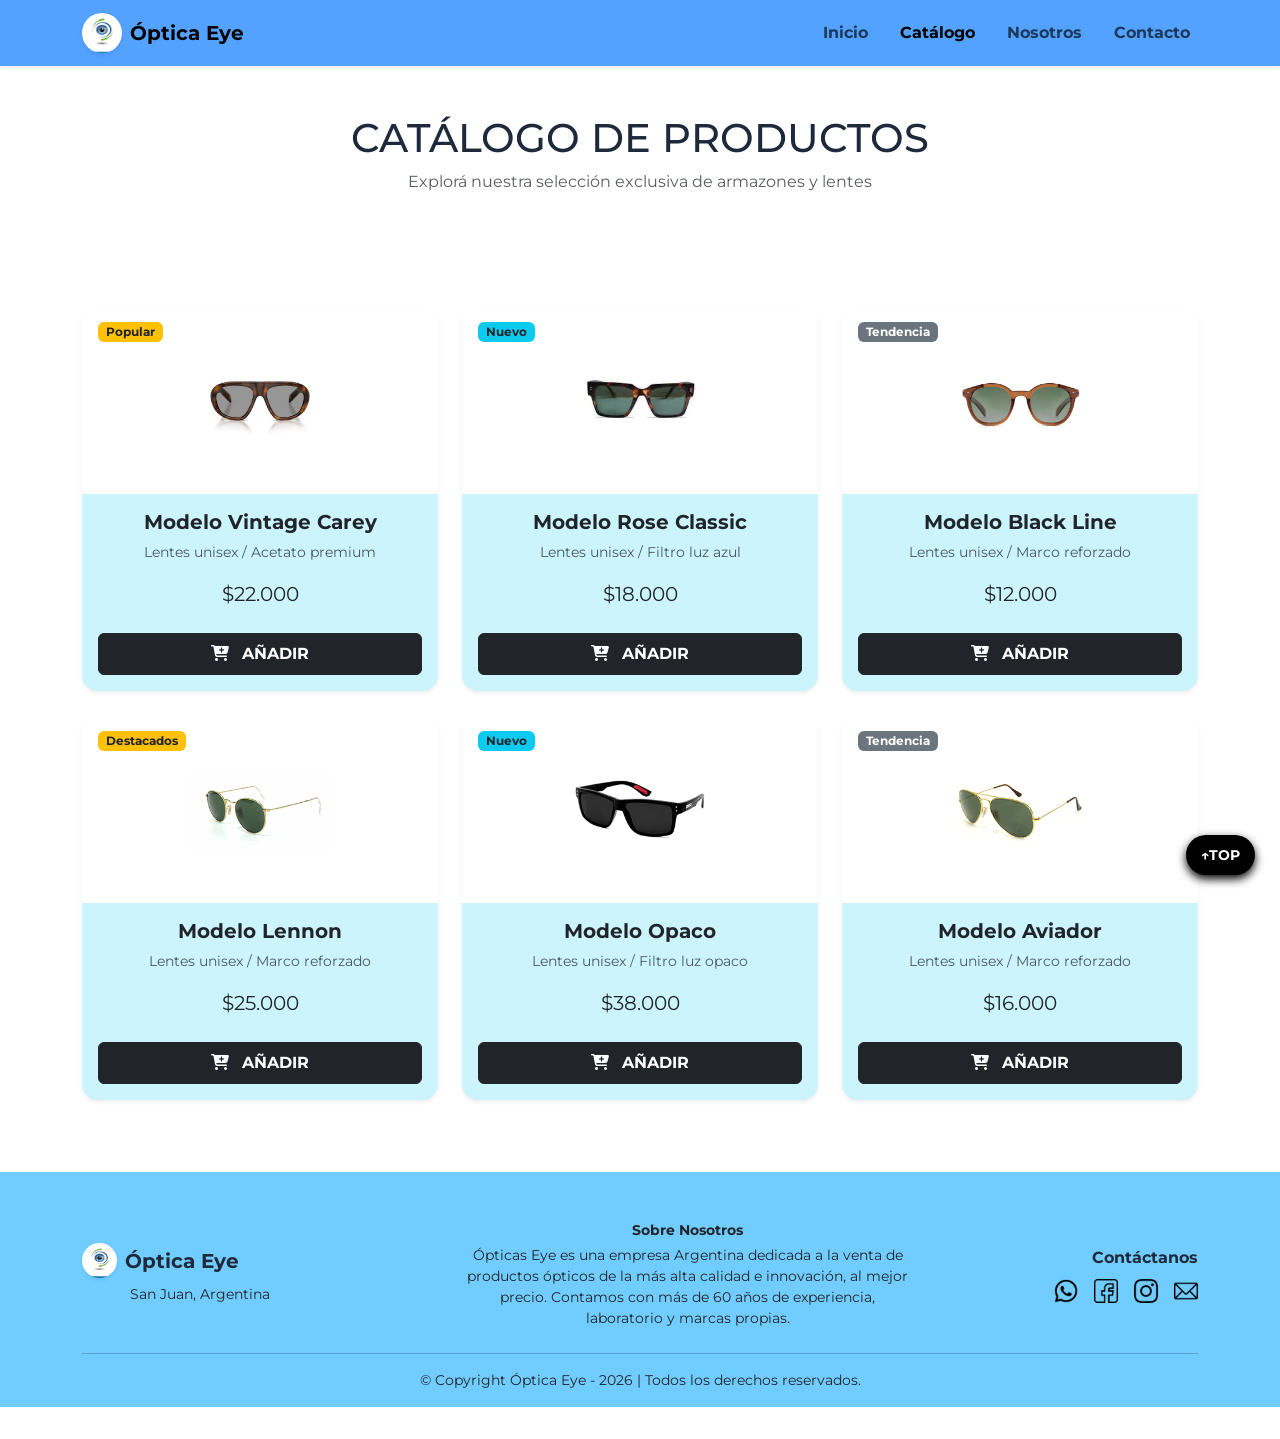
==== catalogo.html @ c54afaa9 "Primer Commit" ====
<!DOCTYPE html>
<html lang="es">
<head>
    <meta charset="UTF-8">
    <meta name="viewport" content="width=device-width, initial-scale=1.0">
    <title>Óptica Eye - Catálogo</title>
    <link href="https://fonts.googleapis.com/css2?family=Montserrat:wght@300;400;500;600;700;800&display=swap" rel="stylesheet">
    <link href="https://cdn.jsdelivr.net/npm/bootstrap@5.3.8/dist/css/bootstrap.min.css" rel="stylesheet" crossorigin="anonymous">
    <link rel="stylesheet" href="https://cdnjs.cloudflare.com/ajax/libs/font-awesome/6.5.1/css/all.min.css">
    <link rel="stylesheet" href="estilos.css">
</head>
<body>

    <nav class="navbar navbar-expand-lg navbar-light sticky-top shadow-sm custom-navbar">
        <div class="container">
            <a class="navbar-brand fw-bold d-flex align-items-center gap-2" href="index.html">
                <img src="img/logotipo.webp" alt="Logo Óptica Eye" class="brand-logo rounded-circle shadow-sm" width="40" height="40">
                Óptica Eye
            </a>
            <button class="navbar-toggler border-0 shadow-none" type="button" data-bs-toggle="collapse" data-bs-target="#navbarNav">
                <span class="navbar-toggler-icon"></span>
            </button>
            <div class="collapse navbar-collapse justify-content-end" id="navbarNav">
                <ul class="navbar-nav align-items-lg-center gap-lg-3 fw-bold">
                    <li class="nav-item"><a class="nav-link" href="index.html">Inicio</a></li>
                    <li class="nav-item"><a class="nav-link active" href="catalogo.html">Catálogo</a></li>
                    <li class="nav-item"><a class="nav-link" href="index.html#" onclick="alert('Próximamente..')">Nosotros</a></li>
                    <li class="nav-item"><a class="nav-link" href="contacto.html">Contacto</a></li>
                </ul>
            </div>
        </div>
    </nav>

    <header class="catalog-header py-5 text-center">
        <div class="container">
            <h1 class="fw-extrabold text-uppercase">Catálogo de Productos</h1>
            <p class="text-muted">Explorá nuestra selección exclusiva de armazones y lentes</p>
        </div>
    </header>

    <main class="container py-5">
        <div class="row g-4">
            

            <div class="col-12 col-md-6 col-lg-4">
                <div class="card h-100 border-0 shadow-sm rounded-4 product-card">
                    <div class="bg-white p-4 text-center position-relative">
                        <span class="badge bg-warning text-dark position-absolute top-0 start-0 m-3">Popular</span>
                        <img src="img/prodDestacado1.webp" alt="Modelo Vintage Carey" class="img-fluid catalog-img">
                    </div>
                    <div class="card-body d-flex flex-column text-center">
                        <h5 class="fw-bold text-dark">Modelo Vintage Carey</h5>
                        <p class="text-muted small">Lentes unisex / Acetato premium</p>
                        <p class="fs-5 fw-extrabold text-dark mb-4">$22.000</p>
                        <button class="mt-auto btn btn-dark w-100 fw-bold text-uppercase py-2"><i class="fa-solid fa-cart-plus me-2"></i> Añadir</button>
                    </div>
                </div>
            </div>

            <div class="col-12 col-md-6 col-lg-4">
                <div class="card h-100 border-0 shadow-sm rounded-4 product-card">
                    <div class="bg-white p-4 text-center position-relative">
                        <span class="badge bg-info text-dark position-absolute top-0 start-0 m-3">Nuevo</span>
                        <img src="img/prodDestacado2.webp" alt="Modelo Rose Classic" class="img-fluid catalog-img">
                    </div>
                    <div class="card-body d-flex flex-column text-center">
                        <h5 class="fw-bold text-dark">Modelo Rose Classic</h5>
                        <p class="text-muted small">Lentes unisex / Filtro luz azul</p>
                        <p class="fs-5 fw-extrabold text-dark mb-4">$18.000</p>
                        <button class="mt-auto btn btn-dark w-100 fw-bold text-uppercase py-2"><i class="fa-solid fa-cart-plus me-2"></i> Añadir</button>
                    </div>
                </div>
            </div>

            <div class="col-12 col-md-12 col-lg-4">
                <div class="card h-100 border-0 shadow-sm rounded-4 product-card">
                    <div class="bg-white p-4 text-center position-relative">
                        <span class="badge bg-secondary text-white position-absolute top-0 start-0 m-3">Tendencia</span>
                        <img src="img/prodDestacado3.webp" alt="Modelo Black Line" class="img-fluid catalog-img">
                    </div>
                    <div class="card-body d-flex flex-column text-center">
                        <h5 class="fw-bold text-dark">Modelo Black Line</h5>
                        <p class="text-muted small">Lentes unisex / Marco reforzado</p>
                        <p class="fs-5 fw-extrabold text-dark mb-4">$12.000</p>
                        <button class="mt-auto btn btn-dark w-100 fw-bold text-uppercase py-2"><i class="fa-solid fa-cart-plus me-2"></i> Añadir</button>
                    </div>
                </div>
            </div>
			
<!-- -->

            <div class="col-12 col-md-6 col-lg-4">
                <div class="card h-100 border-0 shadow-sm rounded-4 product-card">
                    <div class="bg-white p-4 text-center position-relative">
                        <span class="badge bg-warning text-dark position-absolute top-0 start-0 m-3">Destacados</span>
                        <img src="img/prodDestacado4.webp" alt="Modelo Lennon" class="img-fluid catalog-img">
                    </div>
                    <div class="card-body d-flex flex-column text-center">
                        <h5 class="fw-bold text-dark">Modelo Lennon</h5>
                        <p class="text-muted small">Lentes unisex / Marco reforzado</p>
                        <p class="fs-5 fw-extrabold text-dark mb-4">$25.000</p>
                        <button class="mt-auto btn btn-dark w-100 fw-bold text-uppercase py-2"><i class="fa-solid fa-cart-plus me-2"></i> Añadir</button>
                    </div>
                </div>
            </div>

            <div class="col-12 col-md-6 col-lg-4">
                <div class="card h-100 border-0 shadow-sm rounded-4 product-card">
                    <div class="bg-white p-4 text-center position-relative">
                        <span class="badge bg-info text-dark position-absolute top-0 start-0 m-3">Nuevo</span>
                        <img src="img/prodDestacado5.webp" alt="Modelo Opaco" class="img-fluid catalog-img">
                    </div>
                    <div class="card-body d-flex flex-column text-center">
                        <h5 class="fw-bold text-dark">Modelo Opaco</h5>
                        <p class="text-muted small">Lentes unisex / Filtro luz opaco</p>
                        <p class="fs-5 fw-extrabold text-dark mb-4">$38.000</p>
                        <button class="mt-auto btn btn-dark w-100 fw-bold text-uppercase py-2"><i class="fa-solid fa-cart-plus me-2"></i> Añadir</button>
                    </div>
                </div>
            </div>

            <div class="col-12 col-md-12 col-lg-4">
                <div class="card h-100 border-0 shadow-sm rounded-4 product-card">
                    <div class="bg-white p-4 text-center position-relative">
                        <span class="badge bg-secondary text-white position-absolute top-0 start-0 m-3">Tendencia</span>
                        <img src="img/prodDestacado6.webp" alt="Modelo Aviador" class="img-fluid catalog-img">
                    </div>
                    <div class="card-body d-flex flex-column text-center">
                        <h5 class="fw-bold text-dark">Modelo Aviador</h5>
                        <p class="text-muted small">Lentes unisex / Marco reforzado</p>
                        <p class="fs-5 fw-extrabold text-dark mb-4">$16.000</p>
                        <button class="mt-auto btn btn-dark w-100 fw-bold text-uppercase py-2"><i class="fa-solid fa-cart-plus me-2"></i> Añadir</button>
                    </div>
                </div>
            </div>

<!-- -->

        </div>
    </main>

    <footer class="footer-section pt-5 pb-3 mt-4">
        <div class="container">
            <div class="row align-items-center mb-4">
               <div class="col-12 col-md-4 text-center text-md-start mb-3 mb-md-0">
                <div class="d-flex align-items-center justify-content-center justify-content-md-start gap-2 mb-1">
                    <img src="img/logotipo.webp" alt="Logo" class="rounded-circle shadow-sm" width="35" height="35">
                    <span class="fw-bold fs-5">Óptica Eye</span>
                </div>
                    <div class="text-center text-md-start ps-md-5">
                        <small class="text-dark">San Juan, Argentina</small>
                    </div>
            </div>
                <div class="col-12 col-md-5 text-center text-dark small mb-3 mb-md-0">
                    <p class="fw-bold mb-1">Sobre Nosotros</p>
                    <p class="mb-0">Ópticas Eye es una empresa Argentina dedicada a la venta de productos ópticos de la más alta calidad e innovación, al mejor precio. Contamos con más de 60 años de experiencia, laboratorio y marcas propias.</p>
                </div>
                <div class="col-12 col-md-3 text-center text-md-end">
                    <p class="fw-bold mb-2">Contáctanos</p>
                    <div class="d-flex justify-content-center justify-content-md-end gap-3">
                        <a href="#"><img src="iconos/whatsapp.png" alt="WhatsApp" class="footer-social-icon"></a>
                        <a href="#"><img src="iconos/facebook.png" alt="Facebook" class="footer-social-icon"></a>
                        <a href="#"><img src="iconos/instagram.png" alt="Instagram" class="footer-social-icon"></a>
                        <a href="#"><img src="iconos/correo-electronico.png" alt="Correo" class="footer-social-icon"></a>
                    </div>
                </div>
            </div>
            <hr class="border-dark opacity-25">
            <p class="text-center text-dark small mb-0">© Copyright Óptica Eye - 2026 | Todos los derechos reservados.</p>
        </div>
    </footer>

    <script src="https://cdn.jsdelivr.net/npm/bootstrap@5.3.8/dist/js/bootstrap.bundle.min.js" crossorigin="anonymous"></script>
        
    <div class="text-center py-3">
        <a href="#" class="btn-top-flotante" onclick="window.scrollTo({top: 0, behavior:'smooth'}); return false;">↑TOP</a>
    </div>
</body>
</html>
---- estilos.css ----
body {
    font-family: 'Montserrat', sans-serif !important;
    background-color: #ffffff;
    color: #1e293b;
    overflow-x: hidden;
}


.custom-navbar {
    background-color: #53a2ff;
}

.brand-logo {
    object-fit: cover;
}


.hero-section {
    background: linear-gradient(135deg, #4da8ff 0%, #2e7bff 100%);
    color: #ffffff;
}

.hero-btn, .hero-btn-secondary {
    width: 280px;
    font-weight: 700;
    font-size: 0.95rem;
    border-radius: 12px;
}

.hero-arrow-icon{
    width: 20px;
    height: 20px;
    object-fit: contain;
}
.hero-title {
    font-weight: 800;
    color: #000000;
}

.hero-title span {
    color: #ffffff;
}

.hero-text {
    font-weight: 500;
    color: #1e293b;
}

.hero-img {
    max-height: 320px;
    object-fit: cover;
}

/* texto infinito */
.infinite-text-container {
    background-color: #000000;
    color: #ffffff;
    overflow: hidden;
    white-space: nowrap;
    padding: 12px 0;
    font-weight: 700;
    text-transform: uppercase;
    font-size: 0.85rem;
    width: 100%;
}

.infinite-track {
    display: flex;
    width: max-content;
    animation: scrollText 15s linear infinite;
}

.infinite-track span {
    padding-right: 40px;
}

@keyframes scrollText {
    0% {
        transform: translateX(0);
    }
    100% {
        transform: translateX(-50%);
    }
}


.section-title {
    color: #000000;
}

.product-card {
    background-color: #cbf4fd;
    border: none;
    transition: transform 0.3s ease, box-shadow 0.3s ease;
}

.product-card:hover {
    transform: translateY(-4px);
    box-shadow: 0 0.5rem 1.5rem rgba(0,0,0,0.08) !important;
}

.catalog-img {
    height: 140px;
    object-fit: contain;
}

.benefit-icon{
    width: 40px;
    height: 40px;
    object-fit: contain;
}

.card{
    transition: transform 0.3s ease, box-shadow 0.3s ease;
}

.card:hover{
    transform: translate(-5px);
    box-shadow: 0 10px 20px rgba(0, 0, 0, 0.1) !important;
}

.footer-section {
    background-color: #71cdff;
}

.footer-social-icon{
    width: 24px;
    height: 24px;
    object-fit: contain;
    transition: transform 0.2 ease;
}

.footer-section-icon:hover{
    transform: scale(1.15);
}

.btn-top-flotante {
    position: fixed;
    bottom: 25px;
    right: 25px;
    background-color: #000000;
    color: #ffffff;
    padding: 10px 15px;
    border-radius: 50px;
    font-weight: bold;
    font-size: 0.85rem;
    text-decoration: none;
    box-shadow: 0 4px 10px rgba(0, 0, 0, 3);
    z-index: 9999;
    transition: background-color 0.3s ease;
}

.btn-top-flotante:hover{
    background-color: #0d6efd;
    color: #ffffff;
}


@media (max-width: 575.98px) {
    .hero-title {
        font-size: 1.75rem;
    }
    .hero-img {
        max-height: 220px;
    }
}


@media (min-width: 576px) and (max-width: 991.98px) {
    .hero-title {
        font-size: 2.25rem;
    }
    .hero-img {
        max-height: 280px;
    }
}


@media (min-width: 992px) {
    .hero-title {
        font-size: 2.75rem;
    }
    .hero-img {
        max-height: 340px;
    }
}
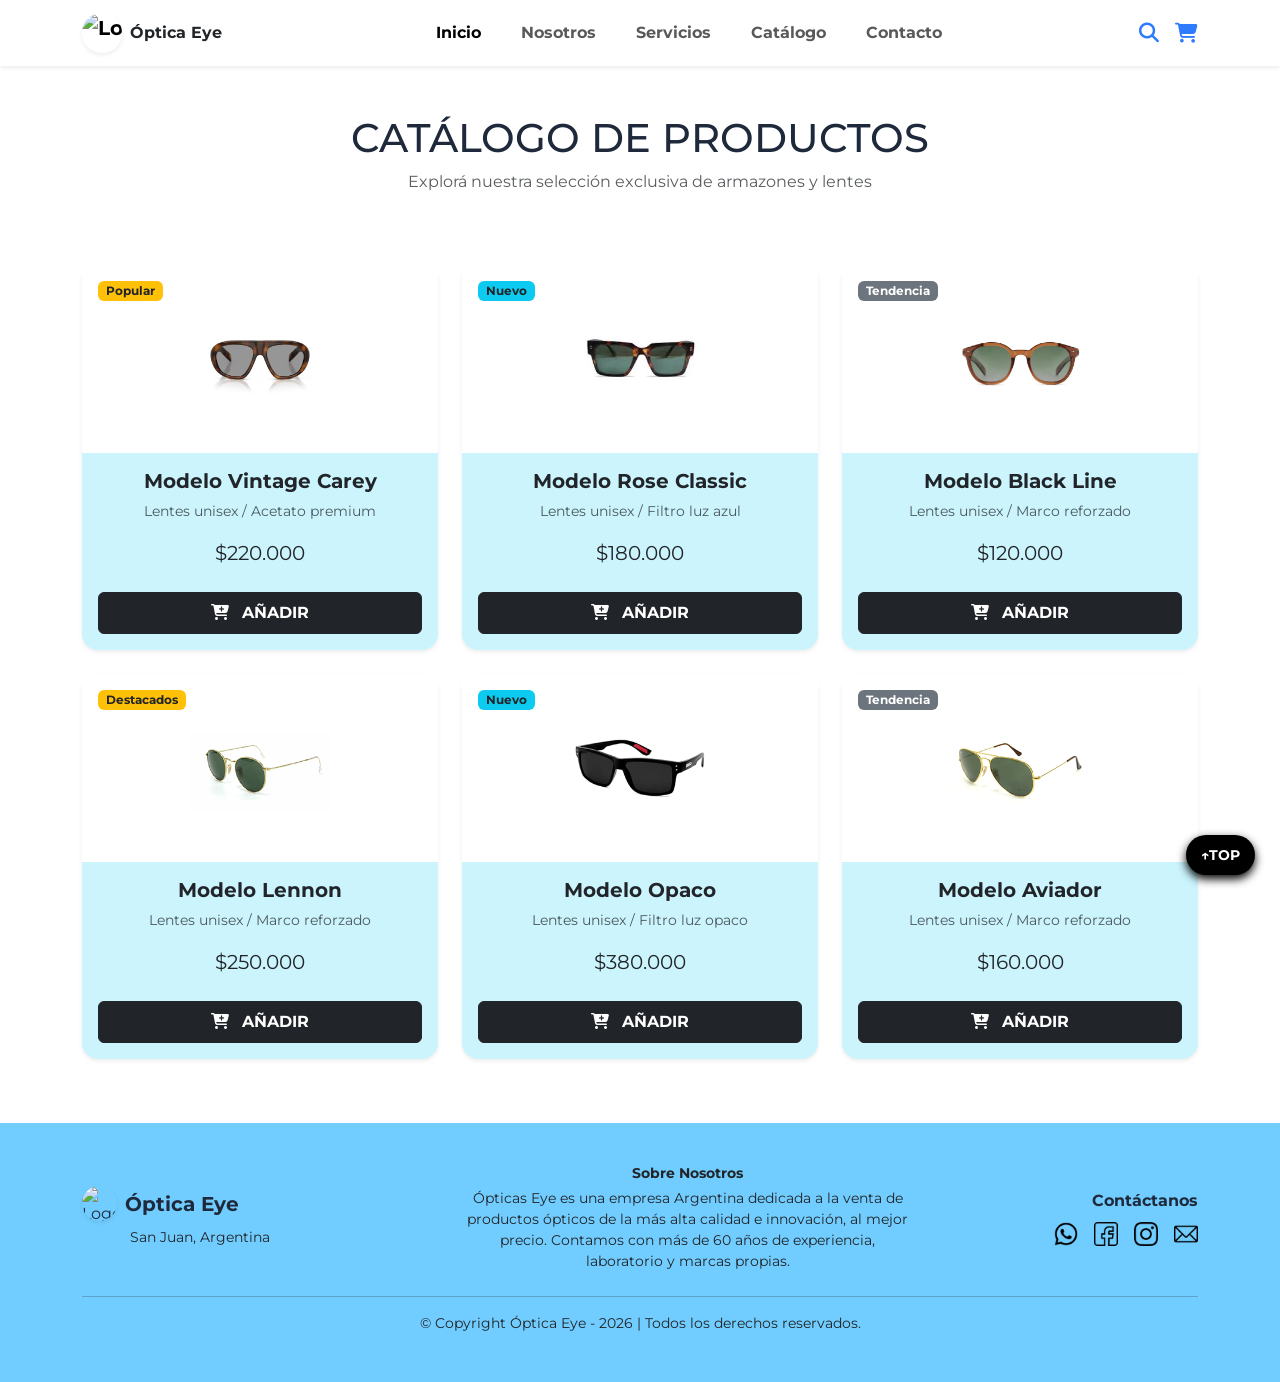
==== commit ab441933: "Add files via upload" ====
--- a/catalogo.html
+++ b/catalogo.html
@@ -1,179 +1,186 @@
-<!DOCTYPE html>
-<html lang="es">
-<head>
-    <meta charset="UTF-8">
-    <meta name="viewport" content="width=device-width, initial-scale=1.0">
-    <title>Óptica Eye - Catálogo</title>
-    <link href="https://fonts.googleapis.com/css2?family=Montserrat:wght@300;400;500;600;700;800&display=swap" rel="stylesheet">
-    <link href="https://cdn.jsdelivr.net/npm/bootstrap@5.3.8/dist/css/bootstrap.min.css" rel="stylesheet" crossorigin="anonymous">
-    <link rel="stylesheet" href="https://cdnjs.cloudflare.com/ajax/libs/font-awesome/6.5.1/css/all.min.css">
-    <link rel="stylesheet" href="estilos.css">
-</head>
-<body>
-
-    <nav class="navbar navbar-expand-lg navbar-light sticky-top shadow-sm custom-navbar">
-        <div class="container">
-            <a class="navbar-brand fw-bold d-flex align-items-center gap-2" href="index.html">
-                <img src="img/logotipo.webp" alt="Logo Óptica Eye" class="brand-logo rounded-circle shadow-sm" width="40" height="40">
-                Óptica Eye
-            </a>
-            <button class="navbar-toggler border-0 shadow-none" type="button" data-bs-toggle="collapse" data-bs-target="#navbarNav">
-                <span class="navbar-toggler-icon"></span>
-            </button>
-            <div class="collapse navbar-collapse justify-content-end" id="navbarNav">
-                <ul class="navbar-nav align-items-lg-center gap-lg-3 fw-bold">
-                    <li class="nav-item"><a class="nav-link" href="index.html">Inicio</a></li>
-                    <li class="nav-item"><a class="nav-link active" href="catalogo.html">Catálogo</a></li>
-                    <li class="nav-item"><a class="nav-link" href="index.html#" onclick="alert('Próximamente..')">Nosotros</a></li>
-                    <li class="nav-item"><a class="nav-link" href="contacto.html">Contacto</a></li>
-                </ul>
-            </div>
-        </div>
-    </nav>
-
-    <header class="catalog-header py-5 text-center">
-        <div class="container">
-            <h1 class="fw-extrabold text-uppercase">Catálogo de Productos</h1>
-            <p class="text-muted">Explorá nuestra selección exclusiva de armazones y lentes</p>
-        </div>
-    </header>
-
-    <main class="container py-5">
-        <div class="row g-4">
-            
-
-            <div class="col-12 col-md-6 col-lg-4">
-                <div class="card h-100 border-0 shadow-sm rounded-4 product-card">
-                    <div class="bg-white p-4 text-center position-relative">
-                        <span class="badge bg-warning text-dark position-absolute top-0 start-0 m-3">Popular</span>
-                        <img src="img/prodDestacado1.webp" alt="Modelo Vintage Carey" class="img-fluid catalog-img">
-                    </div>
-                    <div class="card-body d-flex flex-column text-center">
-                        <h5 class="fw-bold text-dark">Modelo Vintage Carey</h5>
-                        <p class="text-muted small">Lentes unisex / Acetato premium</p>
-                        <p class="fs-5 fw-extrabold text-dark mb-4">$22.000</p>
-                        <button class="mt-auto btn btn-dark w-100 fw-bold text-uppercase py-2"><i class="fa-solid fa-cart-plus me-2"></i> Añadir</button>
-                    </div>
-                </div>
-            </div>
-
-            <div class="col-12 col-md-6 col-lg-4">
-                <div class="card h-100 border-0 shadow-sm rounded-4 product-card">
-                    <div class="bg-white p-4 text-center position-relative">
-                        <span class="badge bg-info text-dark position-absolute top-0 start-0 m-3">Nuevo</span>
-                        <img src="img/prodDestacado2.webp" alt="Modelo Rose Classic" class="img-fluid catalog-img">
-                    </div>
-                    <div class="card-body d-flex flex-column text-center">
-                        <h5 class="fw-bold text-dark">Modelo Rose Classic</h5>
-                        <p class="text-muted small">Lentes unisex / Filtro luz azul</p>
-                        <p class="fs-5 fw-extrabold text-dark mb-4">$18.000</p>
-                        <button class="mt-auto btn btn-dark w-100 fw-bold text-uppercase py-2"><i class="fa-solid fa-cart-plus me-2"></i> Añadir</button>
-                    </div>
-                </div>
-            </div>
-
-            <div class="col-12 col-md-12 col-lg-4">
-                <div class="card h-100 border-0 shadow-sm rounded-4 product-card">
-                    <div class="bg-white p-4 text-center position-relative">
-                        <span class="badge bg-secondary text-white position-absolute top-0 start-0 m-3">Tendencia</span>
-                        <img src="img/prodDestacado3.webp" alt="Modelo Black Line" class="img-fluid catalog-img">
-                    </div>
-                    <div class="card-body d-flex flex-column text-center">
-                        <h5 class="fw-bold text-dark">Modelo Black Line</h5>
-                        <p class="text-muted small">Lentes unisex / Marco reforzado</p>
-                        <p class="fs-5 fw-extrabold text-dark mb-4">$12.000</p>
-                        <button class="mt-auto btn btn-dark w-100 fw-bold text-uppercase py-2"><i class="fa-solid fa-cart-plus me-2"></i> Añadir</button>
-                    </div>
-                </div>
-            </div>
-			
-<!-- -->
-
-            <div class="col-12 col-md-6 col-lg-4">
-                <div class="card h-100 border-0 shadow-sm rounded-4 product-card">
-                    <div class="bg-white p-4 text-center position-relative">
-                        <span class="badge bg-warning text-dark position-absolute top-0 start-0 m-3">Destacados</span>
-                        <img src="img/prodDestacado4.webp" alt="Modelo Lennon" class="img-fluid catalog-img">
-                    </div>
-                    <div class="card-body d-flex flex-column text-center">
-                        <h5 class="fw-bold text-dark">Modelo Lennon</h5>
-                        <p class="text-muted small">Lentes unisex / Marco reforzado</p>
-                        <p class="fs-5 fw-extrabold text-dark mb-4">$25.000</p>
-                        <button class="mt-auto btn btn-dark w-100 fw-bold text-uppercase py-2"><i class="fa-solid fa-cart-plus me-2"></i> Añadir</button>
-                    </div>
-                </div>
-            </div>
-
-            <div class="col-12 col-md-6 col-lg-4">
-                <div class="card h-100 border-0 shadow-sm rounded-4 product-card">
-                    <div class="bg-white p-4 text-center position-relative">
-                        <span class="badge bg-info text-dark position-absolute top-0 start-0 m-3">Nuevo</span>
-                        <img src="img/prodDestacado5.webp" alt="Modelo Opaco" class="img-fluid catalog-img">
-                    </div>
-                    <div class="card-body d-flex flex-column text-center">
-                        <h5 class="fw-bold text-dark">Modelo Opaco</h5>
-                        <p class="text-muted small">Lentes unisex / Filtro luz opaco</p>
-                        <p class="fs-5 fw-extrabold text-dark mb-4">$38.000</p>
-                        <button class="mt-auto btn btn-dark w-100 fw-bold text-uppercase py-2"><i class="fa-solid fa-cart-plus me-2"></i> Añadir</button>
-                    </div>
-                </div>
-            </div>
-
-            <div class="col-12 col-md-12 col-lg-4">
-                <div class="card h-100 border-0 shadow-sm rounded-4 product-card">
-                    <div class="bg-white p-4 text-center position-relative">
-                        <span class="badge bg-secondary text-white position-absolute top-0 start-0 m-3">Tendencia</span>
-                        <img src="img/prodDestacado6.webp" alt="Modelo Aviador" class="img-fluid catalog-img">
-                    </div>
-                    <div class="card-body d-flex flex-column text-center">
-                        <h5 class="fw-bold text-dark">Modelo Aviador</h5>
-                        <p class="text-muted small">Lentes unisex / Marco reforzado</p>
-                        <p class="fs-5 fw-extrabold text-dark mb-4">$16.000</p>
-                        <button class="mt-auto btn btn-dark w-100 fw-bold text-uppercase py-2"><i class="fa-solid fa-cart-plus me-2"></i> Añadir</button>
-                    </div>
-                </div>
-            </div>
-
-<!-- -->
-
-        </div>
-    </main>
-
-    <footer class="footer-section pt-5 pb-3 mt-4">
-        <div class="container">
-            <div class="row align-items-center mb-4">
-               <div class="col-12 col-md-4 text-center text-md-start mb-3 mb-md-0">
-                <div class="d-flex align-items-center justify-content-center justify-content-md-start gap-2 mb-1">
-                    <img src="img/logotipo.webp" alt="Logo" class="rounded-circle shadow-sm" width="35" height="35">
-                    <span class="fw-bold fs-5">Óptica Eye</span>
-                </div>
-                    <div class="text-center text-md-start ps-md-5">
-                        <small class="text-dark">San Juan, Argentina</small>
-                    </div>
-            </div>
-                <div class="col-12 col-md-5 text-center text-dark small mb-3 mb-md-0">
-                    <p class="fw-bold mb-1">Sobre Nosotros</p>
-                    <p class="mb-0">Ópticas Eye es una empresa Argentina dedicada a la venta de productos ópticos de la más alta calidad e innovación, al mejor precio. Contamos con más de 60 años de experiencia, laboratorio y marcas propias.</p>
-                </div>
-                <div class="col-12 col-md-3 text-center text-md-end">
-                    <p class="fw-bold mb-2">Contáctanos</p>
-                    <div class="d-flex justify-content-center justify-content-md-end gap-3">
-                        <a href="#"><img src="iconos/whatsapp.png" alt="WhatsApp" class="footer-social-icon"></a>
-                        <a href="#"><img src="iconos/facebook.png" alt="Facebook" class="footer-social-icon"></a>
-                        <a href="#"><img src="iconos/instagram.png" alt="Instagram" class="footer-social-icon"></a>
-                        <a href="#"><img src="iconos/correo-electronico.png" alt="Correo" class="footer-social-icon"></a>
-                    </div>
-                </div>
-            </div>
-            <hr class="border-dark opacity-25">
-            <p class="text-center text-dark small mb-0">© Copyright Óptica Eye - 2026 | Todos los derechos reservados.</p>
-        </div>
-    </footer>
-
-    <script src="https://cdn.jsdelivr.net/npm/bootstrap@5.3.8/dist/js/bootstrap.bundle.min.js" crossorigin="anonymous"></script>
-        
-    <div class="text-center py-3">
-        <a href="#" class="btn-top-flotante" onclick="window.scrollTo({top: 0, behavior:'smooth'}); return false;">↑TOP</a>
-    </div>
-</body>
+<!DOCTYPE html>
+<html lang="es">
+<head>
+    <meta charset="UTF-8">
+    <meta name="viewport" content="width=device-width, initial-scale=1.0">
+    <title>Óptica Eye - Catálogo</title>
+    <link href="https://fonts.googleapis.com/css2?family=Montserrat:wght@300;400;500;600;700;800&display=swap" rel="stylesheet">
+    <link href="https://cdn.jsdelivr.net/npm/bootstrap@5.3.8/dist/css/bootstrap.min.css" rel="stylesheet" crossorigin="anonymous">
+    <link rel="stylesheet" href="https://cdnjs.cloudflare.com/ajax/libs/font-awesome/6.5.1/css/all.min.css">
+    <link rel="stylesheet" href="estilos.css">
+    <link rel="icon" href="img/icono-modificado.jpeg">
+</head>
+<body>
+
+    <nav class="navbar navbar-expand-lg navbar-light sticky-top shadow-sm custom-navbar">
+        <div class="container">
+            <a class="navbar-brand fw-bold d-flex align-items-center gap-2" href="index.html">
+                <img src="img/icono-modificado.jpeg" alt="Logo Óptica Eye" class="brand-logo rounded-circle shadow-sm" width="40" height="40">
+                <div class="lh-1">
+                    <span class="d-block text-dark fw-extrabold fs-6">Óptica Eye</span>
+                </div>
+            </a>
+            <button class="navbar-toggler border-0 shadow-none" type="button" data-bs-toggle="collapse" data-bs-target="#navbarNav">
+                <span class="navbar-toggler-icon"></span>
+            </button>
+            <div class="collapse navbar-collapse justify-content-center" id="navbarNav">
+                <ul class="navbar-nav align-items-lg-center gap-lg-4 fw-bold">
+                    <li class="nav-item"><a class="nav-link active" href="index.html">Inicio</a></li>
+                    <li class="nav-item"><a class="nav-link" href="#" onclick="alert('Próximamente..')">Nosotros</a></li>
+                    <li class="nav-item"><a class="nav-link" href="#" onclick="alert('Próximamente..')">Servicios</a></li>
+                    <li class="nav-item"><a class="nav-link" href="catalogo.html">Catálogo</a></li>
+                    <li class="nav-item"><a class="nav-link" href="contacto.html">Contacto</a></li>
+                </ul>
+            </div>
+            <div class="d-none d-lg-flex align-items-center gap-3 fs-5">
+                <a href="#" class="text-decoration-none"><i class="fa-solid fa-magnifying-glass" style="color: #2e7bff;"></i></a>
+                <a href="#" class="text-decoration-none"><i class="fa-solid fa-cart-shopping" style="color: #2e7bff;" ></i></a>
+            </div>
+        </div>
+    </nav>
+
+    <header class="catalog-header py-5 text-center">
+        <div class="container">
+            <h1 class="fw-extrabold text-uppercase">Catálogo de Productos</h1>
+            <p class="text-muted">Explorá nuestra selección exclusiva de armazones y lentes</p>
+        </div>
+    </header>
+
+    <main class="container section-simetrica">
+        <div class="row g-4">
+            
+
+            <div class="col-12 col-md-6 col-lg-4">
+                <div class="card h-100 border-0 shadow-sm rounded-4 product-card">
+                    <div class="bg-white p-4 text-center position-relative">
+                        <span class="badge bg-warning text-dark position-absolute top-0 start-0 m-3">Popular</span>
+                        <img src="img/prodDestacado1.webp" alt="Modelo Vintage Carey" class="img-fluid catalog-img">
+                    </div>
+                    <div class="card-body d-flex flex-column text-center">
+                        <h5 class="fw-bold text-dark">Modelo Vintage Carey</h5>
+                        <p class="text-muted small">Lentes unisex / Acetato premium</p>
+                        <p class="fs-5 fw-extrabold text-dark mb-4">$220.000</p>
+                        <button class="mt-auto btn btn-dark w-100 fw-bold text-uppercase py-2"><i class="fa-solid fa-cart-plus me-2"></i> Añadir</button>
+                    </div>
+                </div>
+            </div>
+
+            <div class="col-12 col-md-6 col-lg-4">
+                <div class="card h-100 border-0 shadow-sm rounded-4 product-card">
+                    <div class="bg-white p-4 text-center position-relative">
+                        <span class="badge bg-info text-dark position-absolute top-0 start-0 m-3">Nuevo</span>
+                        <img src="img/prodDestacado2.webp" alt="Modelo Rose Classic" class="img-fluid catalog-img">
+                    </div>
+                    <div class="card-body d-flex flex-column text-center">
+                        <h5 class="fw-bold text-dark">Modelo Rose Classic</h5>
+                        <p class="text-muted small">Lentes unisex / Filtro luz azul</p>
+                        <p class="fs-5 fw-extrabold text-dark mb-4">$180.000</p>
+                        <button class="mt-auto btn btn-dark w-100 fw-bold text-uppercase py-2"><i class="fa-solid fa-cart-plus me-2"></i> Añadir</button>
+                    </div>
+                </div>
+            </div>
+
+            <div class="col-12 col-md-12 col-lg-4">
+                <div class="card h-100 border-0 shadow-sm rounded-4 product-card">
+                    <div class="bg-white p-4 text-center position-relative">
+                        <span class="badge bg-secondary text-white position-absolute top-0 start-0 m-3">Tendencia</span>
+                        <img src="img/prodDestacado3.webp" alt="Modelo Black Line" class="img-fluid catalog-img">
+                    </div>
+                    <div class="card-body d-flex flex-column text-center">
+                        <h5 class="fw-bold text-dark">Modelo Black Line</h5>
+                        <p class="text-muted small">Lentes unisex / Marco reforzado</p>
+                        <p class="fs-5 fw-extrabold text-dark mb-4">$120.000</p>
+                        <button class="mt-auto btn btn-dark w-100 fw-bold text-uppercase py-2"><i class="fa-solid fa-cart-plus me-2"></i> Añadir</button>
+                    </div>
+                </div>
+            </div>
+			
+<!-- -->
+
+            <div class="col-12 col-md-6 col-lg-4">
+                <div class="card h-100 border-0 shadow-sm rounded-4 product-card">
+                    <div class="bg-white p-4 text-center position-relative">
+                        <span class="badge bg-warning text-dark position-absolute top-0 start-0 m-3">Destacados</span>
+                        <img src="img/prodDestacado4.webp" alt="Modelo Lennon" class="img-fluid catalog-img">
+                    </div>
+                    <div class="card-body d-flex flex-column text-center">
+                        <h5 class="fw-bold text-dark">Modelo Lennon</h5>
+                        <p class="text-muted small">Lentes unisex / Marco reforzado</p>
+                        <p class="fs-5 fw-extrabold text-dark mb-4">$250.000</p>
+                        <button class="mt-auto btn btn-dark w-100 fw-bold text-uppercase py-2"><i class="fa-solid fa-cart-plus me-2"></i> Añadir</button>
+                    </div>
+                </div>
+            </div>
+
+            <div class="col-12 col-md-6 col-lg-4">
+                <div class="card h-100 border-0 shadow-sm rounded-4 product-card">
+                    <div class="bg-white p-4 text-center position-relative">
+                        <span class="badge bg-info text-dark position-absolute top-0 start-0 m-3">Nuevo</span>
+                        <img src="img/prodDestacado5.webp" alt="Modelo Opaco" class="img-fluid catalog-img">
+                    </div>
+                    <div class="card-body d-flex flex-column text-center">
+                        <h5 class="fw-bold text-dark">Modelo Opaco</h5>
+                        <p class="text-muted small">Lentes unisex / Filtro luz opaco</p>
+                        <p class="fs-5 fw-extrabold text-dark mb-4">$380.000</p>
+                        <button class="mt-auto btn btn-dark w-100 fw-bold text-uppercase py-2"><i class="fa-solid fa-cart-plus me-2"></i> Añadir</button>
+                    </div>
+                </div>
+            </div>
+
+            <div class="col-12 col-md-12 col-lg-4">
+                <div class="card h-100 border-0 shadow-sm rounded-4 product-card">
+                    <div class="bg-white p-4 text-center position-relative">
+                        <span class="badge bg-secondary text-white position-absolute top-0 start-0 m-3">Tendencia</span>
+                        <img src="img/prodDestacado6.webp" alt="Modelo Aviador" class="img-fluid catalog-img">
+                    </div>
+                    <div class="card-body d-flex flex-column text-center">
+                        <h5 class="fw-bold text-dark">Modelo Aviador</h5>
+                        <p class="text-muted small">Lentes unisex / Marco reforzado</p>
+                        <p class="fs-5 fw-extrabold text-dark mb-4">$160.000</p>
+                        <button class="mt-auto btn btn-dark w-100 fw-bold text-uppercase py-2"><i class="fa-solid fa-cart-plus me-2"></i> Añadir</button>
+                    </div>
+                </div>
+            </div>
+
+<!-- -->
+
+        </div>
+    </main>
+
+    <footer class="footer-section pt-5 pb-3 mt-4">
+        <div class="container">
+            <div class="row align-items-center mb-4">
+               <div class="col-12 col-md-4 text-center text-md-start mb-3 mb-md-0">
+                <div class="d-flex align-items-center justify-content-center justify-content-md-start gap-2 mb-1">
+                    <img src="img/icono-modificado.jpeg" alt="Logo" class="rounded-circle shadow-sm" width="35" height="35">
+                    <span class="fw-bold fs-5">Óptica Eye</span>
+                </div>
+                    <div class="text-center text-md-start ps-md-5">
+                        <small class="text-dark">San Juan, Argentina</small>
+                    </div>
+            </div>
+                <div class="col-12 col-md-5 text-center text-dark small mb-3 mb-md-0">
+                    <p class="fw-bold mb-1">Sobre Nosotros</p>
+                    <p class="mb-0">Ópticas Eye es una empresa Argentina dedicada a la venta de productos ópticos de la más alta calidad e innovación, al mejor precio. Contamos con más de 60 años de experiencia, laboratorio y marcas propias.</p>
+                </div>
+                <div class="col-12 col-md-3 text-center text-md-end">
+                    <p class="fw-bold mb-2">Contáctanos</p>
+                    <div class="d-flex justify-content-center justify-content-md-end gap-3">
+                        <a href="#"><img src="iconos/whatsapp.png" alt="WhatsApp" class="footer-social-icon"></a>
+                        <a href="#"><img src="iconos/facebook.png" alt="Facebook" class="footer-social-icon"></a>
+                        <a href="#"><img src="iconos/instagram.png" alt="Instagram" class="footer-social-icon"></a>
+                        <a href="#"><img src="iconos/correo-electronico.png" alt="Correo" class="footer-social-icon"></a>
+                    </div>
+                </div>
+            </div>
+            <hr class="border-dark opacity-25">
+            <p class="text-center text-dark small mb-0">© Copyright Óptica Eye - 2026 | Todos los derechos reservados.</p>
+            <div class="text-center py-3">
+              <a href="#" class="btn-top-flotante" onclick="window.scrollTo({top: 0, behavior:'smooth'}); return false;">↑TOP</a>
+            </div>
+        </div>
+    </footer>
+
+    <script src="https://cdn.jsdelivr.net/npm/bootstrap@5.3.8/dist/js/bootstrap.bundle.min.js" crossorigin="anonymous"></script>
+</body>
 </html>
--- a/estilos.css
+++ b/estilos.css
@@ -1,188 +1,199 @@
-
-body {
-    font-family: 'Montserrat', sans-serif !important;
-    background-color: #ffffff;
-    color: #1e293b;
-    overflow-x: hidden;
-}
-
-
-.custom-navbar {
-    background-color: #53a2ff;
-}
-
-.brand-logo {
-    object-fit: cover;
-}
-
-
-.hero-section {
-    background: linear-gradient(135deg, #4da8ff 0%, #2e7bff 100%);
-    color: #ffffff;
-}
-
-.hero-btn, .hero-btn-secondary {
-    width: 280px;
-    font-weight: 700;
-    font-size: 0.95rem;
-    border-radius: 12px;
-}
-
-.hero-arrow-icon{
-    width: 20px;
-    height: 20px;
-    object-fit: contain;
-}
-.hero-title {
-    font-weight: 800;
-    color: #000000;
-}
-
-.hero-title span {
-    color: #ffffff;
-}
-
-.hero-text {
-    font-weight: 500;
-    color: #1e293b;
-}
-
-.hero-img {
-    max-height: 320px;
-    object-fit: cover;
-}
-
-/* texto infinito */
-.infinite-text-container {
-    background-color: #000000;
-    color: #ffffff;
-    overflow: hidden;
-    white-space: nowrap;
-    padding: 12px 0;
-    font-weight: 700;
-    text-transform: uppercase;
-    font-size: 0.85rem;
-    width: 100%;
-}
-
-.infinite-track {
-    display: flex;
-    width: max-content;
-    animation: scrollText 15s linear infinite;
-}
-
-.infinite-track span {
-    padding-right: 40px;
-}
-
-@keyframes scrollText {
-    0% {
-        transform: translateX(0);
-    }
-    100% {
-        transform: translateX(-50%);
-    }
-}
-
-
-.section-title {
-    color: #000000;
-}
-
-.product-card {
-    background-color: #cbf4fd;
-    border: none;
-    transition: transform 0.3s ease, box-shadow 0.3s ease;
-}
-
-.product-card:hover {
-    transform: translateY(-4px);
-    box-shadow: 0 0.5rem 1.5rem rgba(0,0,0,0.08) !important;
-}
-
-.catalog-img {
-    height: 140px;
-    object-fit: contain;
-}
-
-.benefit-icon{
-    width: 40px;
-    height: 40px;
-    object-fit: contain;
-}
-
-.card{
-    transition: transform 0.3s ease, box-shadow 0.3s ease;
-}
-
-.card:hover{
-    transform: translate(-5px);
-    box-shadow: 0 10px 20px rgba(0, 0, 0, 0.1) !important;
-}
-
-.footer-section {
-    background-color: #71cdff;
-}
-
-.footer-social-icon{
-    width: 24px;
-    height: 24px;
-    object-fit: contain;
-    transition: transform 0.2 ease;
-}
-
-.footer-section-icon:hover{
-    transform: scale(1.15);
-}
-
-.btn-top-flotante {
-    position: fixed;
-    bottom: 25px;
-    right: 25px;
-    background-color: #000000;
-    color: #ffffff;
-    padding: 10px 15px;
-    border-radius: 50px;
-    font-weight: bold;
-    font-size: 0.85rem;
-    text-decoration: none;
-    box-shadow: 0 4px 10px rgba(0, 0, 0, 3);
-    z-index: 9999;
-    transition: background-color 0.3s ease;
-}
-
-.btn-top-flotante:hover{
-    background-color: #0d6efd;
-    color: #ffffff;
-}
-
-
-@media (max-width: 575.98px) {
-    .hero-title {
-        font-size: 1.75rem;
-    }
-    .hero-img {
-        max-height: 220px;
-    }
-}
-
-
-@media (min-width: 576px) and (max-width: 991.98px) {
-    .hero-title {
-        font-size: 2.25rem;
-    }
-    .hero-img {
-        max-height: 280px;
-    }
-}
-
-
-@media (min-width: 992px) {
-    .hero-title {
-        font-size: 2.75rem;
-    }
-    .hero-img {
-        max-height: 340px;
-    }
-}
-
+
+body {
+    font-family: 'Montserrat', sans-serif !important;
+    background-color: #ffffff;
+    color: #1e293b;
+    overflow-x: hidden;
+}
+
+
+.custom-navbar {
+    background-color: #ffffff;
+}
+
+.brand-logo {
+    object-fit: cover;
+}
+
+
+.hero-section {
+    background: linear-gradient(135deg, #4da8ff 0%, #2e7bff 100%);
+    color: #ffffff;
+}
+
+.hero-btn, .hero-btn-secondary {
+    width: 280px;
+    font-weight: 700;
+    font-size: 0.95rem;
+    border-radius: 12px;
+}
+
+.hero-arrow-icon{
+    width: 20px;
+    height: 20px;
+    object-fit: contain;
+}
+.hero-title {
+    font-weight: 800;
+    color: #000000;
+}
+
+.hero-title span {
+    color: #ffffff;
+}
+
+.hero-text {
+    font-weight: 500;
+    color: #1e293b;
+}
+
+.hero-img {
+    max-height: 320px;
+    object-fit: cover;
+}
+
+/* texto infinito */
+.infinite-text-container {
+    background-color: #000000;
+    color: #ffffff;
+    overflow: hidden;
+    white-space: nowrap;
+    padding: 12px 0;
+    font-weight: 700;
+    text-transform: uppercase;
+    font-size: 0.85rem;
+    width: 100%;
+}
+
+.infinite-track {
+    display: flex;
+    width: max-content;
+    animation: scrollText 15s linear infinite;
+}
+
+.infinite-track span {
+    padding-right: 40px;
+}
+
+@keyframes scrollText {
+    0% {
+        transform: translateX(0);
+    }
+    100% {
+        transform: translateX(-50%);
+    }
+}
+
+.section-title {
+    color: #000000;
+}
+
+.product-card {
+    background-color: #cbf4fd;
+    border: none;
+    transition: transform 0.3s ease, box-shadow 0.3s ease;
+}
+
+.product-card:hover {
+    transform: translateY(-4px);
+    box-shadow: 0 0.5rem 1.5rem rgba(0,0,0,0.08) !important;
+}
+
+.catalog-img {
+    height: 140px;
+    object-fit: contain;
+}
+
+
+.benefit-icon{
+    width: 40px;
+    height: 40px;
+    object-fit: contain;
+}
+
+.card{
+    transition: transform 0.3s ease, box-shadow 0.3s ease;
+}
+
+.card:hover{
+    transform: translate(-5px);
+    box-shadow: 0 10px 20px rgba(0, 0, 0, 0.1) !important;
+}
+
+.footer-section {
+    background-color: #71cdff;
+    padding-top: 2.5rem !important;
+}
+
+.footer-social-icon{
+    width: 24px;
+    height: 24px;
+    object-fit: contain;
+    transition: transform 0.2 ease;
+}
+
+.footer-section-icon:hover{
+    transform: scale(1.15);
+}
+
+.btn-top-flotante {
+    position: fixed;
+    bottom: 25px;
+    right: 25px;
+    background-color: #000000;
+    color: #ffffff;
+    padding: 10px 15px;
+    border-radius: 50px;
+    font-weight: bold;
+    font-size: 0.85rem;
+    text-decoration: none;
+    box-shadow: 0 4px 10px rgba(0, 0, 0, 3);
+    z-index: 9999;
+    transition: background-color 0.3s ease;
+}
+
+.btn-top-flotante:hover{
+    background-color: #0d6efd;
+    color: #ffffff;
+}
+
+
+
+@media (max-width: 575.98px) {
+    .hero-title {
+        font-size: 1.75rem;
+    }
+    .hero-img {
+        max-height: 220px;
+    }
+}
+
+
+@media (min-width: 576px) and (max-width: 991.98px) {
+    .hero-title {
+        font-size: 2.25rem;
+    }
+    .hero-img {
+        max-height: 280px;
+    }
+}
+
+
+@media (min-width: 992px) {
+    .hero-title {
+        font-size: 2.75rem;
+    }
+    .hero-img {
+        max-height: 340px;
+    }
+}
+
+.section-simetrica{
+    padding-top: 40px !important;
+    padding-bottom: 40px !important;
+}
+
+.catalog-header{
+    padding-bottom: 15px !important;
+}
+
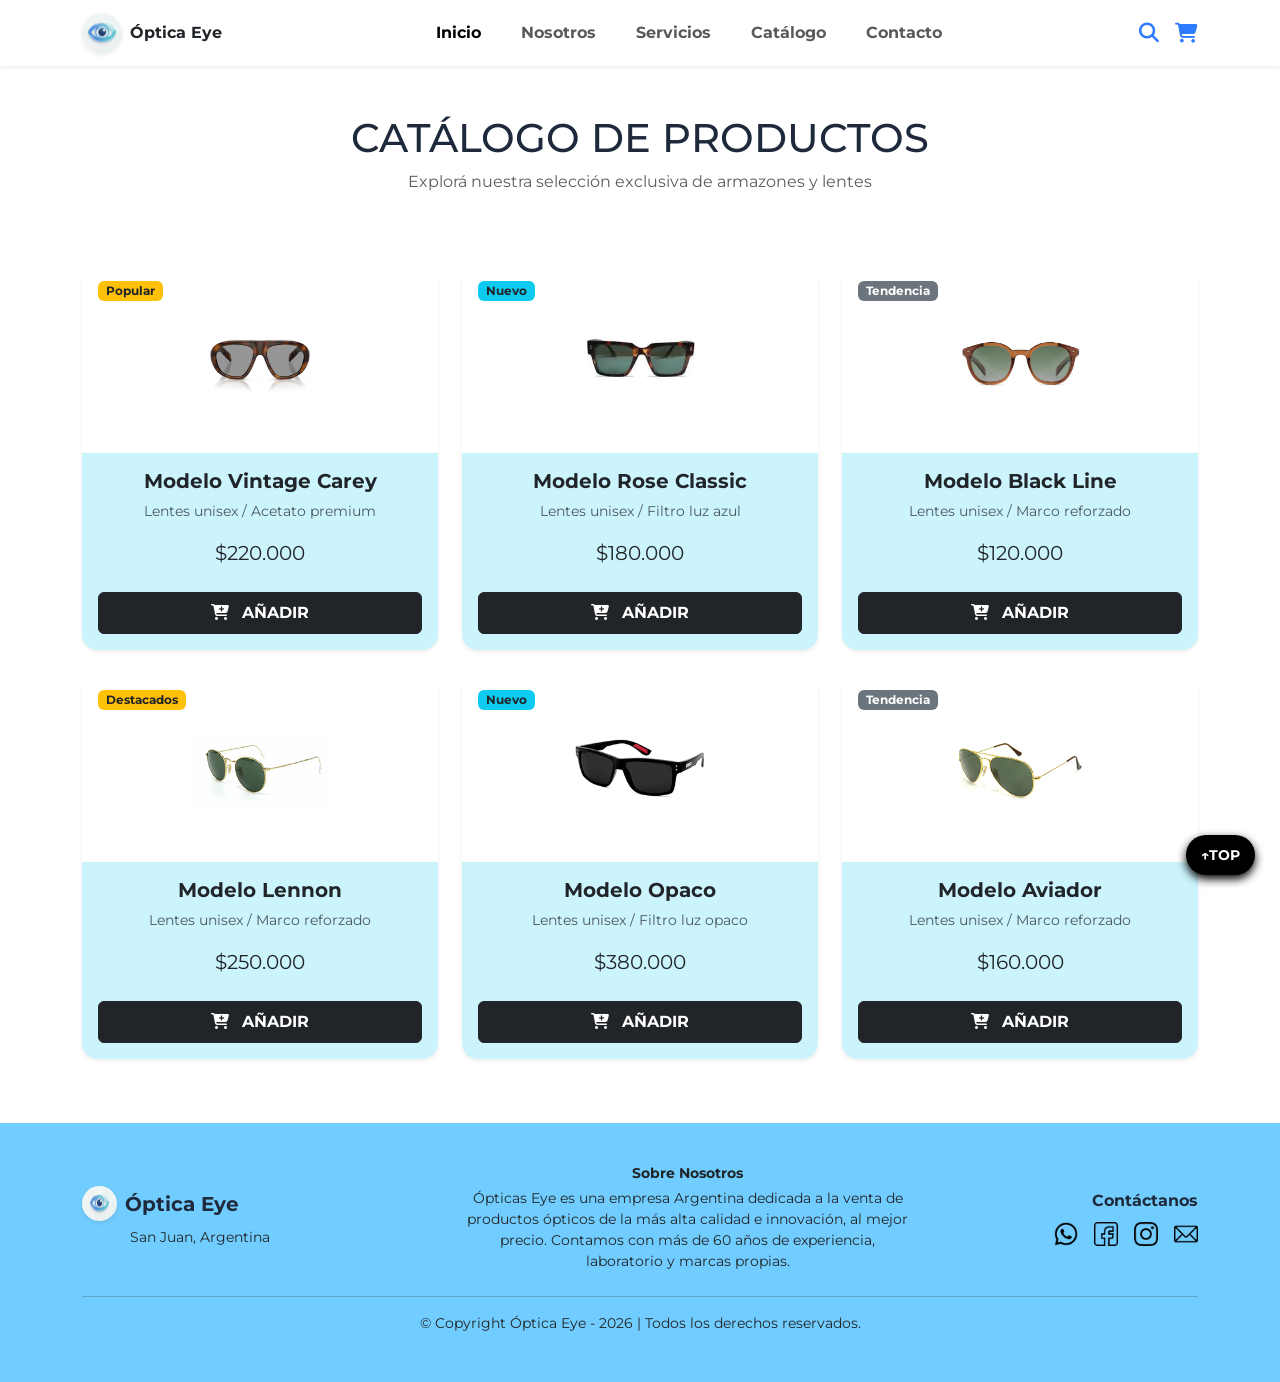
==== commit 92bcb01d: "Add files via upload" ====
--- a/catalogo.html
+++ b/catalogo.html
@@ -26,8 +26,8 @@
             <div class="collapse navbar-collapse justify-content-center" id="navbarNav">
                 <ul class="navbar-nav align-items-lg-center gap-lg-4 fw-bold">
                     <li class="nav-item"><a class="nav-link active" href="index.html">Inicio</a></li>
-                    <li class="nav-item"><a class="nav-link" href="#" onclick="alert('Próximamente..')">Nosotros</a></li>
-                    <li class="nav-item"><a class="nav-link" href="#" onclick="alert('Próximamente..')">Servicios</a></li>
+                    <li class="nav-item"><a class="nav-link" href="nosotros.html">Nosotros</a></li>
+                    <li class="nav-item"><a class="nav-link" href="servicios.html">Servicios</a></li>
                     <li class="nav-item"><a class="nav-link" href="catalogo.html">Catálogo</a></li>
                     <li class="nav-item"><a class="nav-link" href="contacto.html">Contacto</a></li>
                 </ul>
--- a/estilos.css
+++ b/estilos.css
@@ -17,7 +17,7 @@
 
 
 .hero-section {
-    background: linear-gradient(135deg, #4da8ff 0%, #2e7bff 100%);
+    background: linear-gradient(to right, #8BE3FE, #75D4FF, #407EFF);
     color: #ffffff;
 }
 
